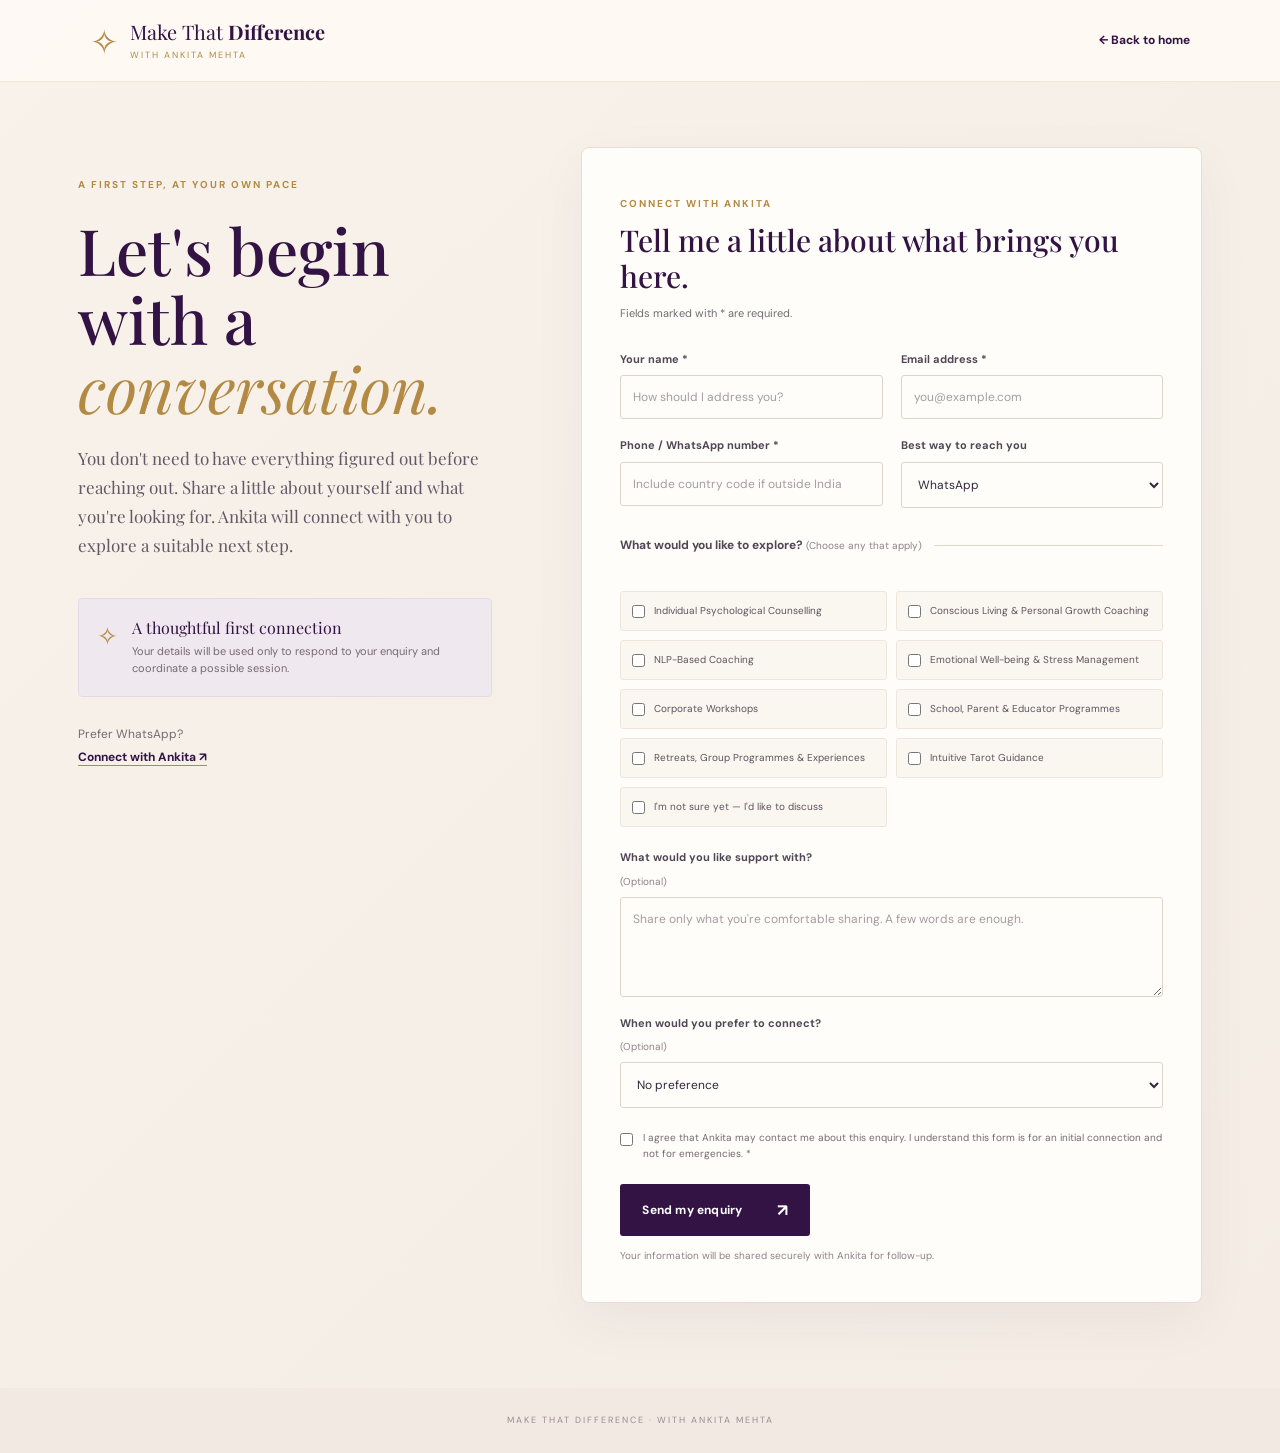
==== booking.html @ 9e971b2a "Add files via upload" ====
<!doctype html>
<html lang="en">
<head>
  <meta charset="utf-8">
  <meta name="viewport" content="width=device-width, initial-scale=1">
  <meta name="theme-color" content="#f7f0e9">
  <meta name="description" content="Connect with Ankita Mehta to explore counselling, conscious living coaching and well-being sessions.">
  <title>Begin a Conversation | Make That Difference</title>
  <link rel="preconnect" href="https://fonts.googleapis.com">
  <link rel="preconnect" href="https://fonts.gstatic.com" crossorigin>
  <link href="https://fonts.googleapis.com/css2?family=DM+Sans:wght@400;500;600;700&family=Playfair+Display:wght@400;500;600&display=swap" rel="stylesheet">
  <link rel="stylesheet" href="booking.css">
</head>
<body>
  <header class="booking-header">
    <a class="brand" href="./"><span class="brand-mark">✧</span><span>Make That <b>Difference</b><small>WITH ANKITA MEHTA</small></span></a>
    <a class="back-link" href="./">← Back to home</a>
  </header>
  <main class="booking-layout">
    <section class="booking-intro">
      <p class="eyebrow">A FIRST STEP, AT YOUR OWN PACE</p>
      <h1>Let's begin with a <em>conversation.</em></h1>
      <p>You don't need to have everything figured out before reaching out. Share a little about yourself and what you're looking for. Ankita will connect with you to explore a suitable next step.</p>
      <div class="reassurance"><span>✧</span><div><strong>A thoughtful first connection</strong><small>Your details will be used only to respond to your enquiry and coordinate a possible session.</small></div></div>
      <div class="contact-note"><span>Prefer WhatsApp?</span><a href="https://wa.me/919571477999" target="_blank" rel="noopener">Connect with Ankita ↗</a></div>
    </section>
    <section class="form-card" aria-labelledby="form-title">
      <div class="form-heading"><p class="eyebrow">CONNECT WITH ANKITA</p><h2 id="form-title">Tell me a little about what brings you here.</h2><p>Fields marked with * are required.</p></div>
      <form id="booking-form">
        <div class="field-grid">
          <label class="field">Your name *<input name="name" type="text" autocomplete="name" placeholder="How should I address you?" required maxlength="100"></label>
          <label class="field">Email address *<input name="email" type="email" autocomplete="email" placeholder="you@example.com" required maxlength="160"></label>
          <label class="field">Phone / WhatsApp number *<input name="phone" type="tel" autocomplete="tel" placeholder="Include country code if outside India" required maxlength="30"></label>
          <label class="field">Best way to reach you<select name="contactPreference"><option value="WhatsApp">WhatsApp</option><option value="Phone call">Phone call</option><option value="Email">Email</option></select></label>
        </div>
        <fieldset class="service-fieldset"><legend>What would you like to explore? <span>(Choose any that apply)</span></legend>
          <div class="service-options">
            <label><input type="checkbox" name="services" value="Individual Psychological Counselling"><span>Individual Psychological Counselling</span></label>
            <label><input type="checkbox" name="services" value="Conscious Living & Personal Growth Coaching"><span>Conscious Living &amp; Personal Growth Coaching</span></label>
            <label><input type="checkbox" name="services" value="NLP-Based Coaching"><span>NLP-Based Coaching</span></label>
            <label><input type="checkbox" name="services" value="Emotional Well-being & Stress Management"><span>Emotional Well-being &amp; Stress Management</span></label>
            <label><input type="checkbox" name="services" value="Corporate Workshops"><span>Corporate Workshops</span></label>
            <label><input type="checkbox" name="services" value="School, Parent & Educator Programmes"><span>School, Parent &amp; Educator Programmes</span></label>
            <label><input type="checkbox" name="services" value="Retreats, Group Programmes & Experiences"><span>Retreats, Group Programmes &amp; Experiences</span></label>
            <label><input type="checkbox" name="services" value="Intuitive Tarot Guidance"><span>Intuitive Tarot Guidance</span></label>
            <label><input type="checkbox" name="services" value="Not sure yet — would like to discuss"><span>I'm not sure yet — I'd like to discuss</span></label>
          </div>
        </fieldset>
        <label class="field full-field">What would you like support with? <span class="optional">(Optional)</span><textarea name="message" rows="4" maxlength="2000" placeholder="Share only what you're comfortable sharing. A few words are enough."></textarea></label>
        <label class="field full-field">When would you prefer to connect? <span class="optional">(Optional)</span><select name="preferredTime"><option value="No preference">No preference</option><option value="Weekday mornings">Weekday mornings</option><option value="Weekday afternoons">Weekday afternoons</option><option value="Weekday evenings">Weekday evenings</option><option value="Weekends">Weekends</option></select></label>
        <label class="consent"><input type="checkbox" name="consent" required><span>I agree that Ankita may contact me about this enquiry. I understand this form is for an initial connection and not for emergencies. *</span></label>
        <input class="honey" type="text" name="website" tabindex="-1" autocomplete="off" aria-hidden="true">
        <button class="submit-button" id="submit-button" type="submit">Send my enquiry <span>↗</span></button>
        <p class="form-status" id="form-status" role="status" aria-live="polite">Your information will be shared securely with Ankita for follow-up.</p>
      </form>
      <div class="success-state" id="success-state" hidden><div class="success-mark">✧</div><h2>Thank you for reaching out.</h2><p>Your enquiry has been submitted. Ankita will be in touch using your preferred contact method.</p><a class="return-link" href="./">Return to the website →</a></div>
    </section>
  </main>
  <footer class="booking-footer">MAKE THAT DIFFERENCE · WITH ANKITA MEHTA</footer>
  <script src="site-config.js"></script>
  <script src="booking.js"></script>
</body>
</html>
---- booking.css ----
:root{--cream:#f8f2eb;--paper:#fffaf5;--plum:#321344;--gold:#b38a43;--ink:#33283a;--muted:#746a72;--line:#e7d8c7;--sage:#e8f0e5}
*{box-sizing:border-box}body{margin:0;background:linear-gradient(135deg,#f8f2eb,#f4ece5);color:var(--ink);font-family:"DM Sans",sans-serif;line-height:1.6}.booking-header{height:82px;padding:0 7vw;display:flex;align-items:center;justify-content:space-between;background:#fffaf5ed;border-bottom:1px solid #b38a432b}.brand{display:flex;align-items:center;gap:12px;color:var(--plum);font:20px/1.05 "Playfair Display",serif;text-decoration:none}.brand b{font-weight:700}.brand small{display:block;font:9px "DM Sans",sans-serif;letter-spacing:2px;margin-top:7px;color:var(--gold)}.brand-mark{font-size:34px;color:var(--gold)}.back-link,.return-link{font-size:12px;color:var(--plum);text-decoration:none;font-weight:700}.booking-layout{max-width:1180px;margin:0 auto;padding:65px 28px 85px;display:grid;grid-template-columns:.8fr 1.2fr;gap:7vw;align-items:start}.booking-intro{position:sticky;top:35px;padding-top:20px}.eyebrow{font-size:10px;letter-spacing:2px;text-transform:uppercase;color:var(--gold);font-weight:700}.booking-intro h1{font:clamp(42px,5vw,64px)/1.08 "Playfair Display",serif;color:var(--plum);font-weight:500;margin:22px 0}.booking-intro h1 em{color:var(--gold);font-weight:400}.booking-intro>p:not(.eyebrow){font:17px/1.7 "Playfair Display",serif;color:#655866;max-width:430px}.reassurance{display:flex;gap:14px;align-items:flex-start;margin-top:38px;padding:18px;background:#f0e8ef;border:1px solid #e5d9e7;border-radius:4px;max-width:420px}.reassurance>span{font-size:25px;color:var(--gold)}.reassurance strong,.reassurance small{display:block}.reassurance strong{font:16px "Playfair Display",serif;color:var(--plum)}.reassurance small{font-size:11px;color:var(--muted);margin-top:5px}.contact-note{margin-top:28px;font-size:12px;color:var(--muted)}.contact-note span{display:block;margin-bottom:4px}.contact-note a{font-weight:700;color:var(--plum);text-decoration:underline;text-decoration-color:var(--gold);text-underline-offset:4px}.form-card{background:#fffdf9;border:1px solid #e9ddcf;box-shadow:0 18px 55px #3213440d;border-radius:8px;padding:38px}.form-heading h2,.success-state h2{font:30px/1.2 "Playfair Display",serif;color:var(--plum);font-weight:500;margin:10px 0}.form-heading>p:last-child{font-size:11px;color:var(--muted)}.field-grid{display:grid;grid-template-columns:1fr 1fr;gap:18px;margin:28px 0}.field{display:flex;flex-direction:column;gap:7px;font-size:11px;font-weight:700;color:#514655}.field input,.field select,.field textarea{width:100%;border:1px solid #dfd4c9;background:#fffdfa;border-radius:3px;padding:13px 12px;font:12px "DM Sans",sans-serif;color:var(--ink);outline:none}.field input:focus,.field select:focus,.field textarea:focus{border-color:var(--gold);box-shadow:0 0 0 3px #b38a4318}.field input::placeholder,.field textarea::placeholder{color:#a69ba1}.service-fieldset{border:0;border-top:1px solid var(--line);padding:22px 0 0;margin:4px 0 22px}.service-fieldset legend{font-size:12px;font-weight:700;color:#514655;padding:0 12px 0 0}.service-fieldset legend span,.optional{font-weight:400;color:#8e8289;font-size:10px}.service-options{display:grid;grid-template-columns:1fr 1fr;gap:9px;margin-top:14px}.service-options label{display:flex;gap:9px;align-items:flex-start;background:#faf6f0;border:1px solid #eee5db;padding:11px;border-radius:3px;font-size:10px;color:#5f5360;cursor:pointer}.service-options label:has(input:checked){background:#f1e9f1;border-color:#bba3c2;color:var(--plum)}input[type=checkbox]{accent-color:var(--plum);margin:2px 0 0;flex:0 0 auto}.full-field{margin:18px 0}.field textarea{resize:vertical;min-height:100px}.consent{display:flex;gap:10px;align-items:flex-start;margin:22px 0;font-size:10px;color:var(--muted)}.consent input{accent-color:var(--plum);margin-top:3px}.submit-button{border:0;background:var(--plum);color:white;padding:15px 22px;font:700 12px "DM Sans",sans-serif;letter-spacing:.2px;border-radius:3px;cursor:pointer;min-width:190px;display:flex;justify-content:space-between;align-items:center;gap:25px}.submit-button:hover{background:#4c2860}.submit-button:disabled{opacity:.6;cursor:wait}.submit-button span{font-size:17px}.form-status{font-size:10px;color:#8e8289;margin:12px 0 0}.success-state{text-align:center;padding:45px 12px}.success-mark{font-size:42px;color:var(--gold)}.success-state p{font-size:13px;color:var(--muted);max-width:380px;margin:12px auto 25px}.honey{position:absolute!important;left:-10000px!important;width:1px!important;height:1px!important;opacity:0}.booking-footer{text-align:center;padding:25px;font-size:9px;letter-spacing:2px;color:#9a8c8e;background:#f1e9e2}@media(max-width:820px){.booking-layout{grid-template-columns:1fr;gap:30px;padding-top:35px}.booking-intro{position:static}.booking-intro h1{max-width:600px}.booking-intro>p:not(.eyebrow){max-width:600px}.reassurance{max-width:600px}}@media(max-width:560px){.booking-header{height:70px;padding:0 5vw}.brand{font-size:16px}.brand-mark{font-size:27px}.back-link{font-size:10px}.booking-layout{padding:28px 14px 55px}.booking-intro h1{font-size:43px}.form-card{padding:23px 17px}.field-grid,.service-options{grid-template-columns:1fr}.form-heading h2{font-size:26px}}
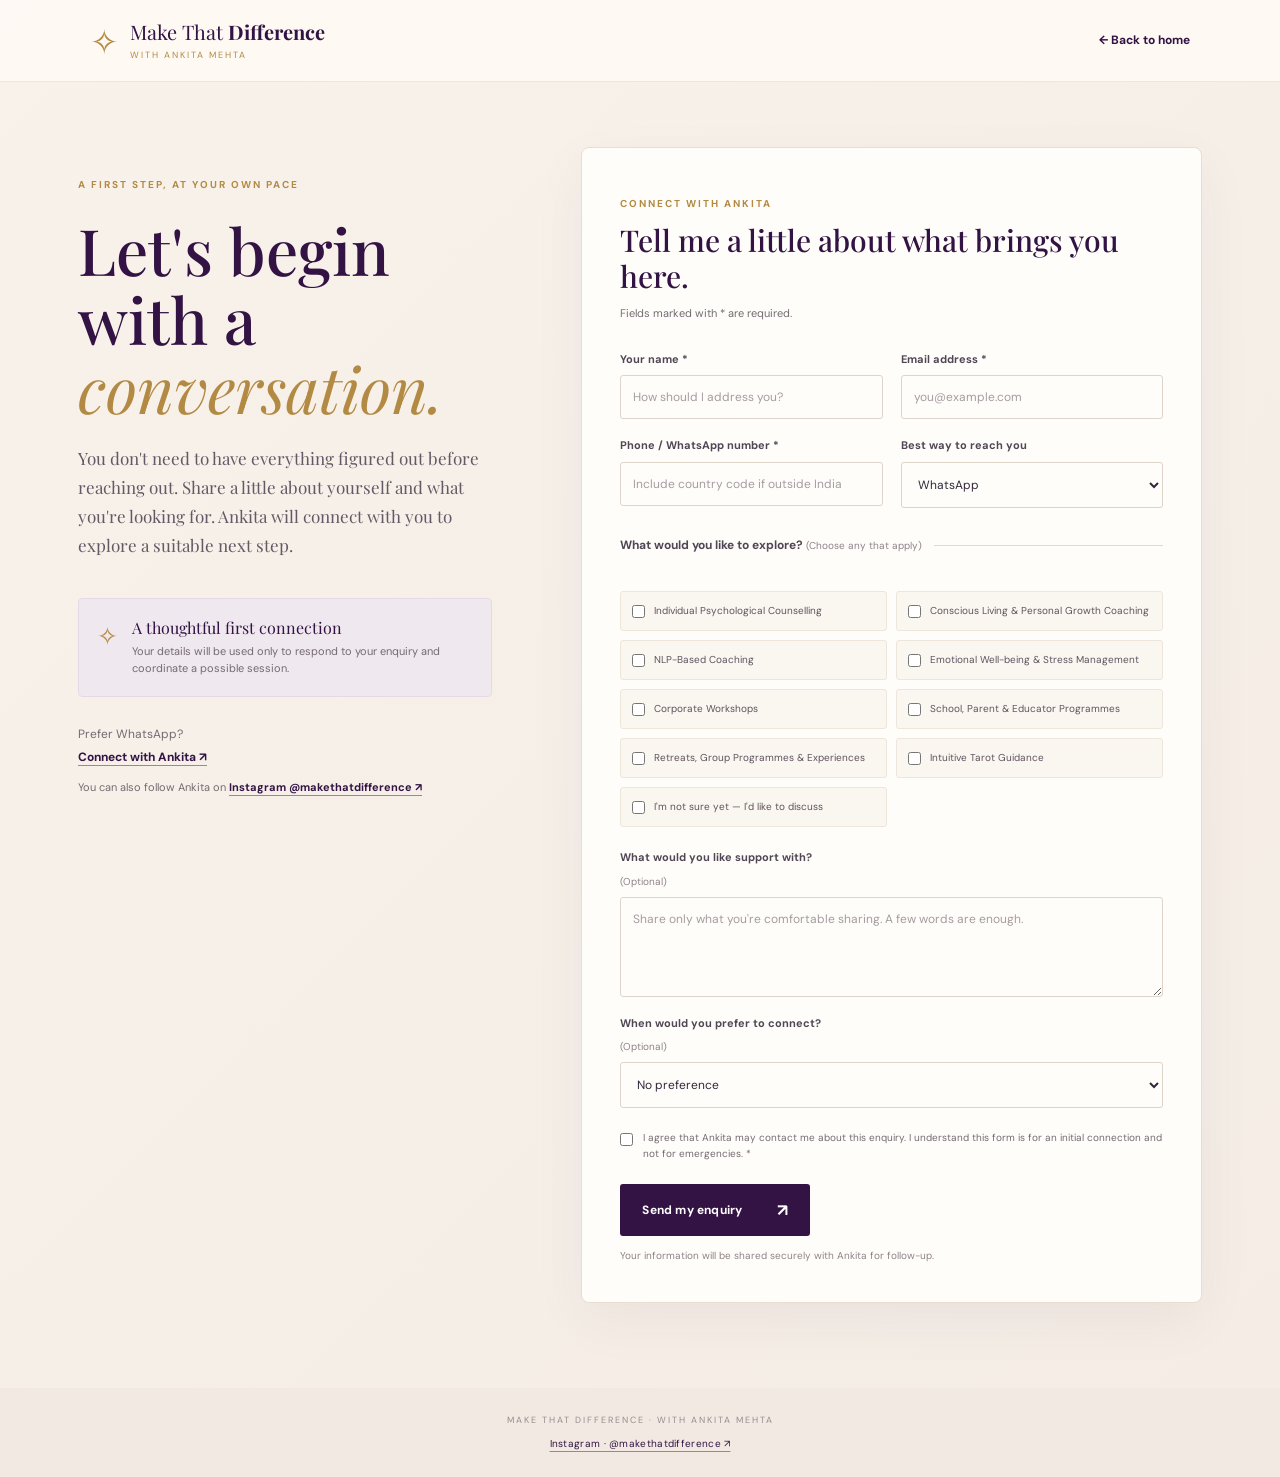
==== commit c26273d5: "Add files via upload" ====
--- a/booking.html
+++ b/booking.html
@@ -22,7 +22,7 @@
       <h1>Let's begin with a <em>conversation.</em></h1>
       <p>You don't need to have everything figured out before reaching out. Share a little about yourself and what you're looking for. Ankita will connect with you to explore a suitable next step.</p>
       <div class="reassurance"><span>✧</span><div><strong>A thoughtful first connection</strong><small>Your details will be used only to respond to your enquiry and coordinate a possible session.</small></div></div>
-      <div class="contact-note"><span>Prefer WhatsApp?</span><a href="https://wa.me/919571477999" target="_blank" rel="noopener">Connect with Ankita ↗</a></div>
+      <div class="contact-note"><span>Prefer WhatsApp?</span><a href="https://wa.me/919571477999" target="_blank" rel="noopener noreferrer">Connect with Ankita ↗</a><span class="instagram-prompt">You can also follow Ankita on <a href="https://www.instagram.com/makethatdifference/" target="_blank" rel="noopener noreferrer">Instagram @makethatdifference ↗</a></span></div>
     </section>
     <section class="form-card" aria-labelledby="form-title">
       <div class="form-heading"><p class="eyebrow">CONNECT WITH ANKITA</p><h2 id="form-title">Tell me a little about what brings you here.</h2><p>Fields marked with * are required.</p></div>
@@ -56,7 +56,7 @@
       <div class="success-state" id="success-state" hidden><div class="success-mark">✧</div><h2>Thank you for reaching out.</h2><p>Your enquiry has been submitted. Ankita will be in touch using your preferred contact method.</p><a class="return-link" href="./">Return to the website →</a></div>
     </section>
   </main>
-  <footer class="booking-footer">MAKE THAT DIFFERENCE · WITH ANKITA MEHTA</footer>
+  <footer class="booking-footer">MAKE THAT DIFFERENCE · WITH ANKITA MEHTA<br><a href="https://www.instagram.com/makethatdifference/" target="_blank" rel="noopener noreferrer">Instagram · @makethatdifference ↗</a></footer>
   <script src="site-config.js"></script>
   <script src="booking.js"></script>
 </body>
--- a/booking.css
+++ b/booking.css
@@ -1,2 +1,2 @@
 :root{--cream:#f8f2eb;--paper:#fffaf5;--plum:#321344;--gold:#b38a43;--ink:#33283a;--muted:#746a72;--line:#e7d8c7;--sage:#e8f0e5}
-*{box-sizing:border-box}body{margin:0;background:linear-gradient(135deg,#f8f2eb,#f4ece5);color:var(--ink);font-family:"DM Sans",sans-serif;line-height:1.6}.booking-header{height:82px;padding:0 7vw;display:flex;align-items:center;justify-content:space-between;background:#fffaf5ed;border-bottom:1px solid #b38a432b}.brand{display:flex;align-items:center;gap:12px;color:var(--plum);font:20px/1.05 "Playfair Display",serif;text-decoration:none}.brand b{font-weight:700}.brand small{display:block;font:9px "DM Sans",sans-serif;letter-spacing:2px;margin-top:7px;color:var(--gold)}.brand-mark{font-size:34px;color:var(--gold)}.back-link,.return-link{font-size:12px;color:var(--plum);text-decoration:none;font-weight:700}.booking-layout{max-width:1180px;margin:0 auto;padding:65px 28px 85px;display:grid;grid-template-columns:.8fr 1.2fr;gap:7vw;align-items:start}.booking-intro{position:sticky;top:35px;padding-top:20px}.eyebrow{font-size:10px;letter-spacing:2px;text-transform:uppercase;color:var(--gold);font-weight:700}.booking-intro h1{font:clamp(42px,5vw,64px)/1.08 "Playfair Display",serif;color:var(--plum);font-weight:500;margin:22px 0}.booking-intro h1 em{color:var(--gold);font-weight:400}.booking-intro>p:not(.eyebrow){font:17px/1.7 "Playfair Display",serif;color:#655866;max-width:430px}.reassurance{display:flex;gap:14px;align-items:flex-start;margin-top:38px;padding:18px;background:#f0e8ef;border:1px solid #e5d9e7;border-radius:4px;max-width:420px}.reassurance>span{font-size:25px;color:var(--gold)}.reassurance strong,.reassurance small{display:block}.reassurance strong{font:16px "Playfair Display",serif;color:var(--plum)}.reassurance small{font-size:11px;color:var(--muted);margin-top:5px}.contact-note{margin-top:28px;font-size:12px;color:var(--muted)}.contact-note span{display:block;margin-bottom:4px}.contact-note a{font-weight:700;color:var(--plum);text-decoration:underline;text-decoration-color:var(--gold);text-underline-offset:4px}.form-card{background:#fffdf9;border:1px solid #e9ddcf;box-shadow:0 18px 55px #3213440d;border-radius:8px;padding:38px}.form-heading h2,.success-state h2{font:30px/1.2 "Playfair Display",serif;color:var(--plum);font-weight:500;margin:10px 0}.form-heading>p:last-child{font-size:11px;color:var(--muted)}.field-grid{display:grid;grid-template-columns:1fr 1fr;gap:18px;margin:28px 0}.field{display:flex;flex-direction:column;gap:7px;font-size:11px;font-weight:700;color:#514655}.field input,.field select,.field textarea{width:100%;border:1px solid #dfd4c9;background:#fffdfa;border-radius:3px;padding:13px 12px;font:12px "DM Sans",sans-serif;color:var(--ink);outline:none}.field input:focus,.field select:focus,.field textarea:focus{border-color:var(--gold);box-shadow:0 0 0 3px #b38a4318}.field input::placeholder,.field textarea::placeholder{color:#a69ba1}.service-fieldset{border:0;border-top:1px solid var(--line);padding:22px 0 0;margin:4px 0 22px}.service-fieldset legend{font-size:12px;font-weight:700;color:#514655;padding:0 12px 0 0}.service-fieldset legend span,.optional{font-weight:400;color:#8e8289;font-size:10px}.service-options{display:grid;grid-template-columns:1fr 1fr;gap:9px;margin-top:14px}.service-options label{display:flex;gap:9px;align-items:flex-start;background:#faf6f0;border:1px solid #eee5db;padding:11px;border-radius:3px;font-size:10px;color:#5f5360;cursor:pointer}.service-options label:has(input:checked){background:#f1e9f1;border-color:#bba3c2;color:var(--plum)}input[type=checkbox]{accent-color:var(--plum);margin:2px 0 0;flex:0 0 auto}.full-field{margin:18px 0}.field textarea{resize:vertical;min-height:100px}.consent{display:flex;gap:10px;align-items:flex-start;margin:22px 0;font-size:10px;color:var(--muted)}.consent input{accent-color:var(--plum);margin-top:3px}.submit-button{border:0;background:var(--plum);color:white;padding:15px 22px;font:700 12px "DM Sans",sans-serif;letter-spacing:.2px;border-radius:3px;cursor:pointer;min-width:190px;display:flex;justify-content:space-between;align-items:center;gap:25px}.submit-button:hover{background:#4c2860}.submit-button:disabled{opacity:.6;cursor:wait}.submit-button span{font-size:17px}.form-status{font-size:10px;color:#8e8289;margin:12px 0 0}.success-state{text-align:center;padding:45px 12px}.success-mark{font-size:42px;color:var(--gold)}.success-state p{font-size:13px;color:var(--muted);max-width:380px;margin:12px auto 25px}.honey{position:absolute!important;left:-10000px!important;width:1px!important;height:1px!important;opacity:0}.booking-footer{text-align:center;padding:25px;font-size:9px;letter-spacing:2px;color:#9a8c8e;background:#f1e9e2}@media(max-width:820px){.booking-layout{grid-template-columns:1fr;gap:30px;padding-top:35px}.booking-intro{position:static}.booking-intro h1{max-width:600px}.booking-intro>p:not(.eyebrow){max-width:600px}.reassurance{max-width:600px}}@media(max-width:560px){.booking-header{height:70px;padding:0 5vw}.brand{font-size:16px}.brand-mark{font-size:27px}.back-link{font-size:10px}.booking-layout{padding:28px 14px 55px}.booking-intro h1{font-size:43px}.form-card{padding:23px 17px}.field-grid,.service-options{grid-template-columns:1fr}.form-heading h2{font-size:26px}}
+*{box-sizing:border-box}body{margin:0;background:linear-gradient(135deg,#f8f2eb,#f4ece5);color:var(--ink);font-family:"DM Sans",sans-serif;line-height:1.6}.booking-header{height:82px;padding:0 7vw;display:flex;align-items:center;justify-content:space-between;background:#fffaf5ed;border-bottom:1px solid #b38a432b}.brand{display:flex;align-items:center;gap:12px;color:var(--plum);font:20px/1.05 "Playfair Display",serif;text-decoration:none}.brand b{font-weight:700}.brand small{display:block;font:9px "DM Sans",sans-serif;letter-spacing:2px;margin-top:7px;color:var(--gold)}.brand-mark{font-size:34px;color:var(--gold)}.back-link,.return-link{font-size:12px;color:var(--plum);text-decoration:none;font-weight:700}.booking-layout{max-width:1180px;margin:0 auto;padding:65px 28px 85px;display:grid;grid-template-columns:.8fr 1.2fr;gap:7vw;align-items:start}.booking-intro{position:sticky;top:35px;padding-top:20px}.eyebrow{font-size:10px;letter-spacing:2px;text-transform:uppercase;color:var(--gold);font-weight:700}.booking-intro h1{font:clamp(42px,5vw,64px)/1.08 "Playfair Display",serif;color:var(--plum);font-weight:500;margin:22px 0}.booking-intro h1 em{color:var(--gold);font-weight:400}.booking-intro>p:not(.eyebrow){font:17px/1.7 "Playfair Display",serif;color:#655866;max-width:430px}.reassurance{display:flex;gap:14px;align-items:flex-start;margin-top:38px;padding:18px;background:#f0e8ef;border:1px solid #e5d9e7;border-radius:4px;max-width:420px}.reassurance>span{font-size:25px;color:var(--gold)}.reassurance strong,.reassurance small{display:block}.reassurance strong{font:16px "Playfair Display",serif;color:var(--plum)}.reassurance small{font-size:11px;color:var(--muted);margin-top:5px}.contact-note{margin-top:28px;font-size:12px;color:var(--muted)}.contact-note span{display:block;margin-bottom:4px}.contact-note a{font-weight:700;color:var(--plum);text-decoration:underline;text-decoration-color:var(--gold);text-underline-offset:4px}.instagram-prompt{display:block;margin-top:12px;color:var(--muted);font-size:11px}.instagram-prompt a{white-space:nowrap}.booking-footer a{display:inline-block;margin-top:8px;color:var(--plum);font-size:10px;letter-spacing:.3px;text-decoration:underline;text-decoration-color:var(--gold);text-underline-offset:4px}.form-card{background:#fffdf9;border:1px solid #e9ddcf;box-shadow:0 18px 55px #3213440d;border-radius:8px;padding:38px}.form-heading h2,.success-state h2{font:30px/1.2 "Playfair Display",serif;color:var(--plum);font-weight:500;margin:10px 0}.form-heading>p:last-child{font-size:11px;color:var(--muted)}.field-grid{display:grid;grid-template-columns:1fr 1fr;gap:18px;margin:28px 0}.field{display:flex;flex-direction:column;gap:7px;font-size:11px;font-weight:700;color:#514655}.field input,.field select,.field textarea{width:100%;border:1px solid #dfd4c9;background:#fffdfa;border-radius:3px;padding:13px 12px;font:12px "DM Sans",sans-serif;color:var(--ink);outline:none}.field input:focus,.field select:focus,.field textarea:focus{border-color:var(--gold);box-shadow:0 0 0 3px #b38a4318}.field input::placeholder,.field textarea::placeholder{color:#a69ba1}.service-fieldset{border:0;border-top:1px solid var(--line);padding:22px 0 0;margin:4px 0 22px}.service-fieldset legend{font-size:12px;font-weight:700;color:#514655;padding:0 12px 0 0}.service-fieldset legend span,.optional{font-weight:400;color:#8e8289;font-size:10px}.service-options{display:grid;grid-template-columns:1fr 1fr;gap:9px;margin-top:14px}.service-options label{display:flex;gap:9px;align-items:flex-start;background:#faf6f0;border:1px solid #eee5db;padding:11px;border-radius:3px;font-size:10px;color:#5f5360;cursor:pointer}.service-options label:has(input:checked){background:#f1e9f1;border-color:#bba3c2;color:var(--plum)}input[type=checkbox]{accent-color:var(--plum);margin:2px 0 0;flex:0 0 auto}.full-field{margin:18px 0}.field textarea{resize:vertical;min-height:100px}.consent{display:flex;gap:10px;align-items:flex-start;margin:22px 0;font-size:10px;color:var(--muted)}.consent input{accent-color:var(--plum);margin-top:3px}.submit-button{border:0;background:var(--plum);color:white;padding:15px 22px;font:700 12px "DM Sans",sans-serif;letter-spacing:.2px;border-radius:3px;cursor:pointer;min-width:190px;display:flex;justify-content:space-between;align-items:center;gap:25px}.submit-button:hover{background:#4c2860}.submit-button:disabled{opacity:.6;cursor:wait}.submit-button span{font-size:17px}.form-status{font-size:10px;color:#8e8289;margin:12px 0 0}.success-state{text-align:center;padding:45px 12px}.success-mark{font-size:42px;color:var(--gold)}.success-state p{font-size:13px;color:var(--muted);max-width:380px;margin:12px auto 25px}.honey{position:absolute!important;left:-10000px!important;width:1px!important;height:1px!important;opacity:0}.booking-footer{text-align:center;padding:25px;font-size:9px;letter-spacing:2px;color:#9a8c8e;background:#f1e9e2}@media(max-width:820px){.booking-layout{grid-template-columns:1fr;gap:30px;padding-top:35px}.booking-intro{position:static}.booking-intro h1{max-width:600px}.booking-intro>p:not(.eyebrow){max-width:600px}.reassurance{max-width:600px}}@media(max-width:560px){.booking-header{height:70px;padding:0 5vw}.brand{font-size:16px}.brand-mark{font-size:27px}.back-link{font-size:10px}.booking-layout{padding:28px 14px 55px}.booking-intro h1{font-size:43px}.form-card{padding:23px 17px}.field-grid,.service-options{grid-template-columns:1fr}.form-heading h2{font-size:26px}}
